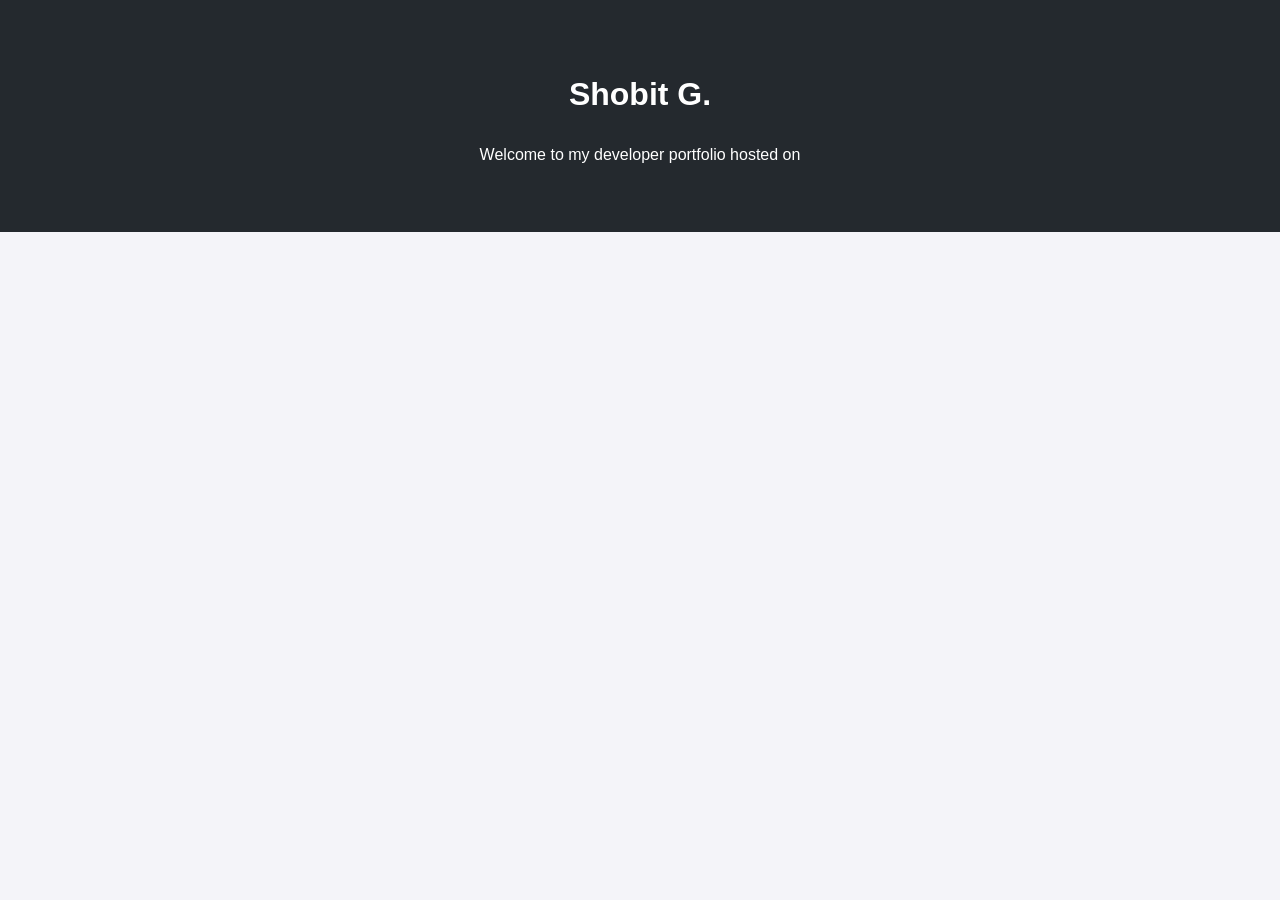
==== index.html @ 823e71cc "Create index.html" ====
<!DOCTYPE html>
<html lang="en">
<head>
    <meta charset="UTF-8">
    <meta name="viewport" content="width=device-width, initial-scale=1.0">
    <title>Shobit G | Portfolio</title>
    <style>
        body { font-family: sans-serif; margin: 0; padding: 0; background: #f4f4f9; color: #333; line-height: 1.6; }
        header { background: #24292e; color: #fff; padding: 3rem 1rem; text-align: center; }
        .container { width: 90%; max-width: 1100px; margin: 2rem auto; }
        .intro { text-align: center; padding: 2rem 0; }
        .project-grid { display: grid; grid-template-columns: repeat(auto-fit, minmax(250px, 1fr)); gap: 25px; margin-top: 2rem; }
        .project-card { background: #fff; border: 1px solid #ddd; padding: 20px; border-radius: 10px; text-align: center; transition: 0.3s; }
        .project-card:hover { transform: translateY(-5px); box-shadow: 0 8px 20px rgba(0,0,0,0.1); }
        .project-card h3 { color: #0366d6; margin-top: 0; }
        .btn { display: inline-block; background: #0366d6; color: #fff; padding: 10px 20px; text-decoration: none; border-radius: 5px; margin-top: 15px; }
        .btn:hover { background: #024ea1; }
    </style>
</head>
<body>
    <header>
        <h1>Shobit G.</h1>
        <p>Welcome to my developer portfolio hosted on
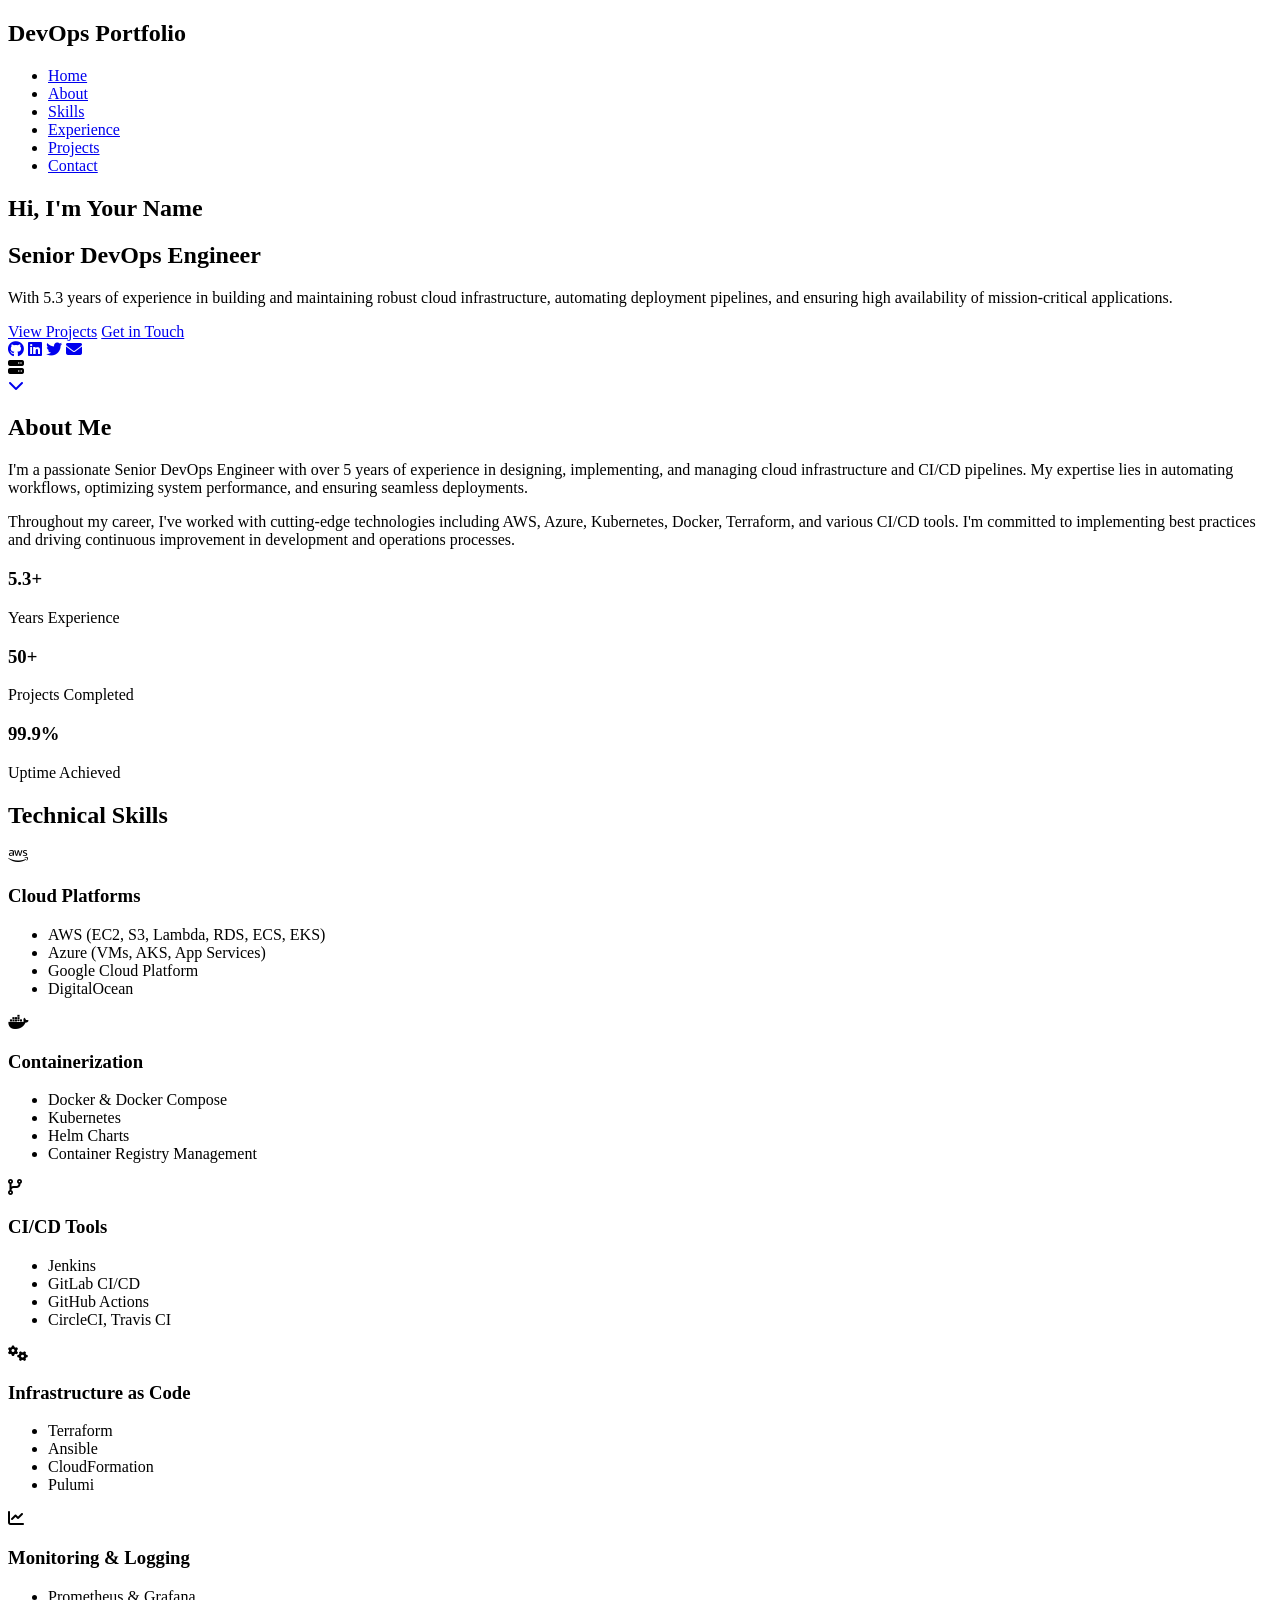
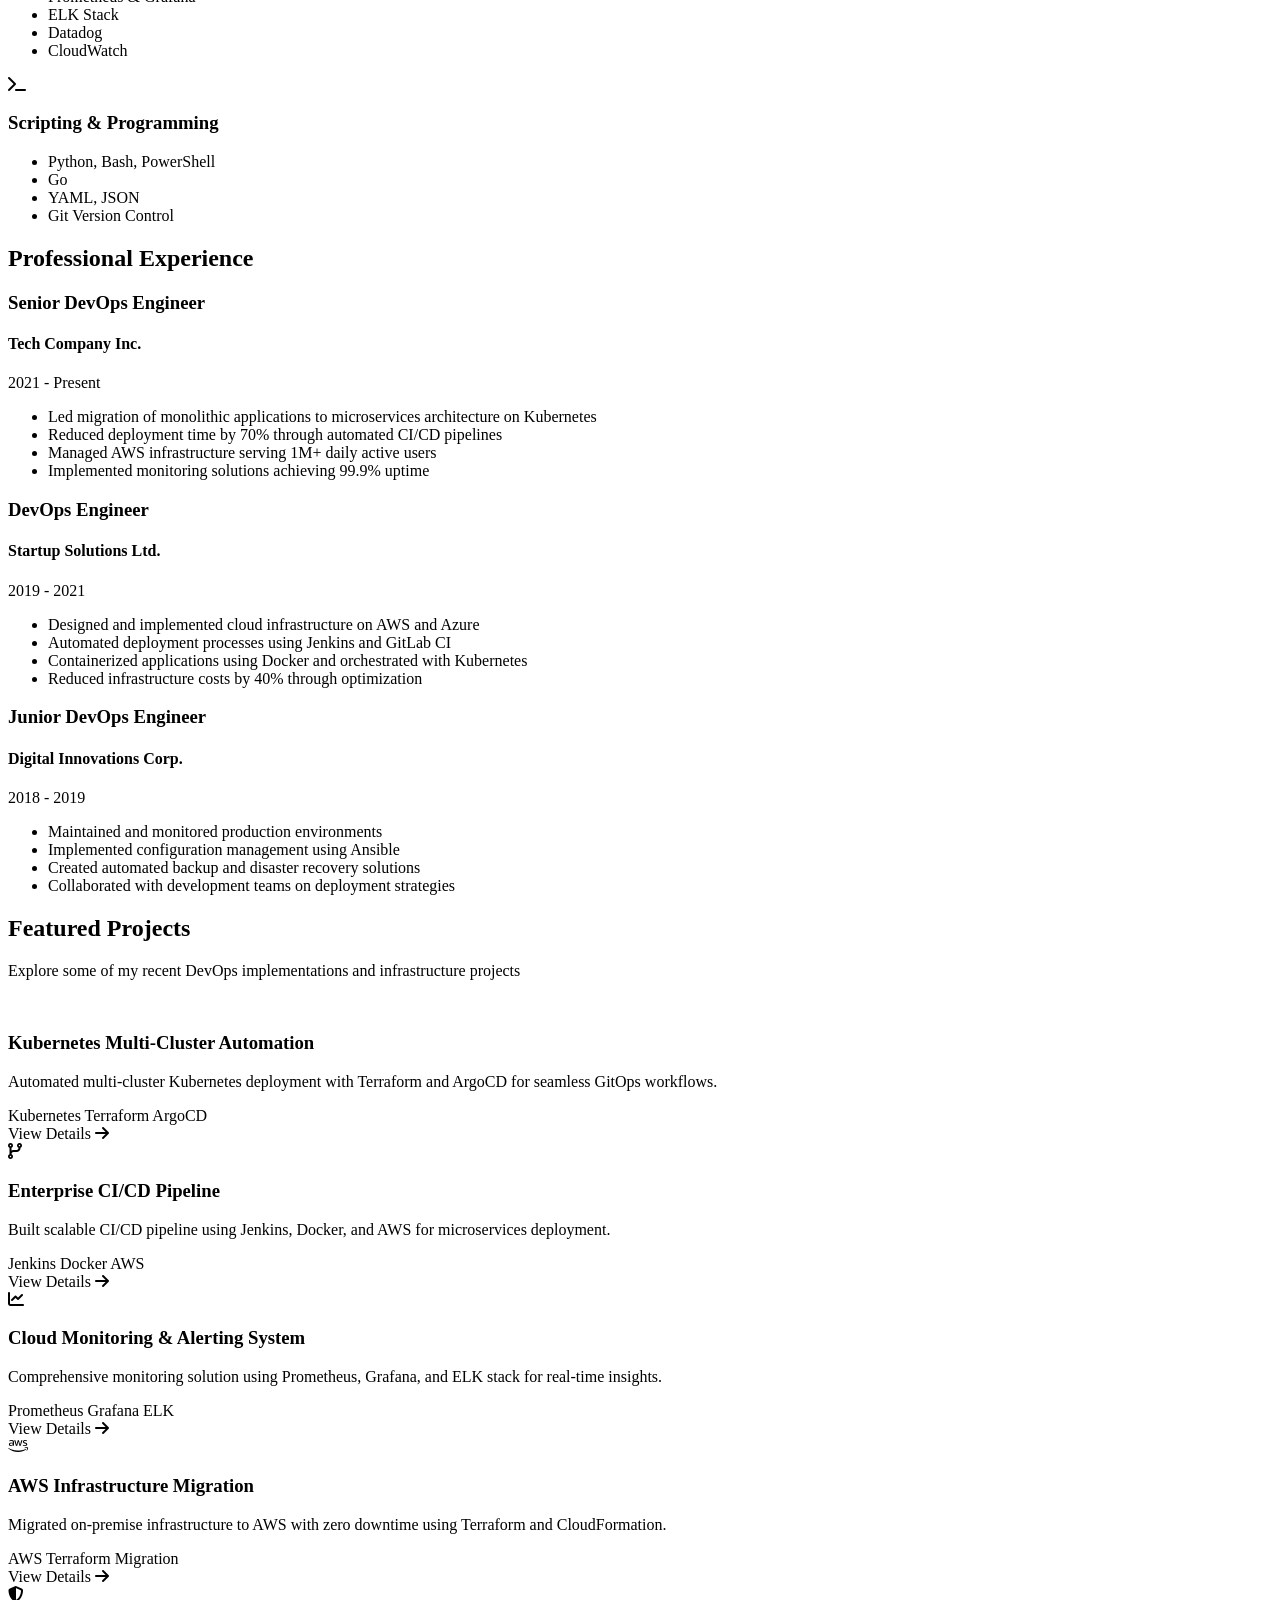
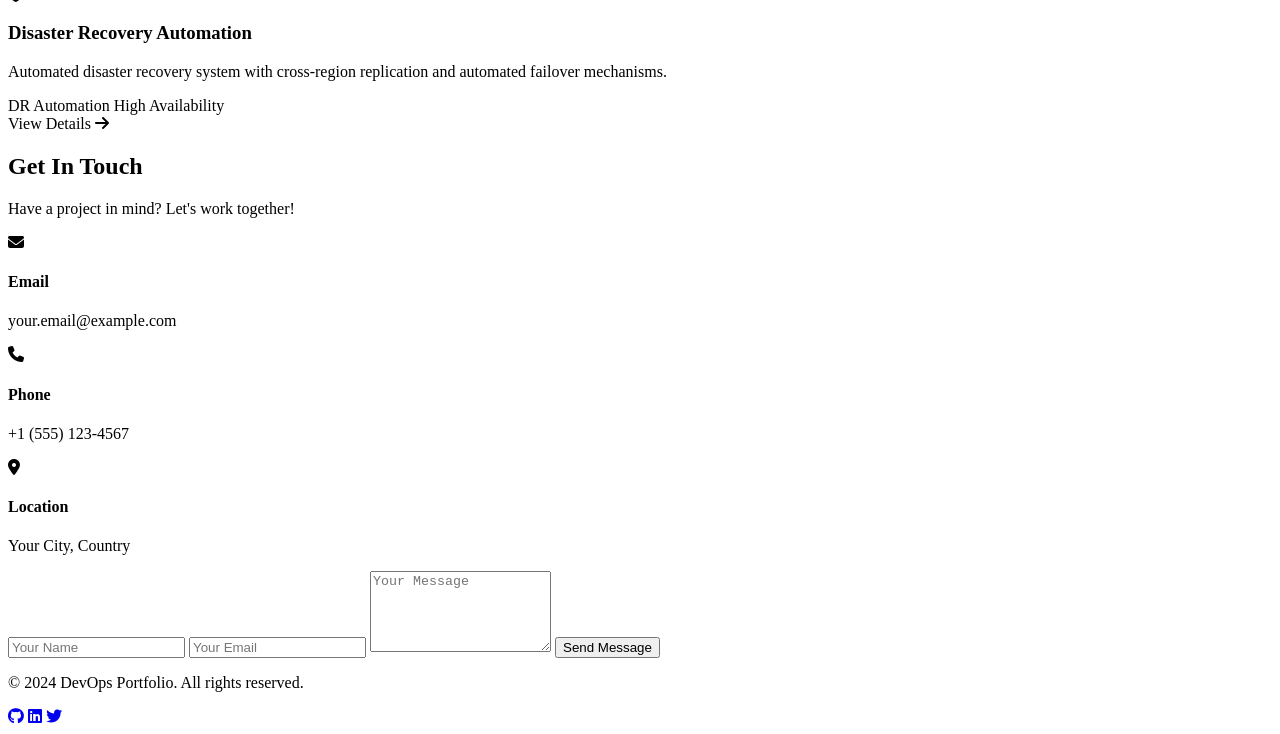
==== commit 9b028f59: "Update index.html" ====
--- a/index.html
+++ b/index.html
@@ -3,21 +3,370 @@
 <head>
     <meta charset="UTF-8">
     <meta name="viewport" content="width=device-width, initial-scale=1.0">
-    <title>Shobit G | Portfolio</title>
-    <style>
-        body { font-family: sans-serif; margin: 0; padding: 0; background: #f4f4f9; color: #333; line-height: 1.6; }
-        header { background: #24292e; color: #fff; padding: 3rem 1rem; text-align: center; }
-        .container { width: 90%; max-width: 1100px; margin: 2rem auto; }
-        .intro { text-align: center; padding: 2rem 0; }
-        .project-grid { display: grid; grid-template-columns: repeat(auto-fit, minmax(250px, 1fr)); gap: 25px; margin-top: 2rem; }
-        .project-card { background: #fff; border: 1px solid #ddd; padding: 20px; border-radius: 10px; text-align: center; transition: 0.3s; }
-        .project-card:hover { transform: translateY(-5px); box-shadow: 0 8px 20px rgba(0,0,0,0.1); }
-        .project-card h3 { color: #0366d6; margin-top: 0; }
-        .btn { display: inline-block; background: #0366d6; color: #fff; padding: 10px 20px; text-decoration: none; border-radius: 5px; margin-top: 15px; }
-        .btn:hover { background: #024ea1; }
-    </style>
+    <title>Senior DevOps Engineer | Portfolio</title>
+    <link rel="stylesheet" href="styles.css">
+    <link href="https://fonts.googleapis.com/css2?family=Inter:wght@300;400;500;600;700&display=swap" rel="stylesheet">
+    <link rel="stylesheet" href="https://cdnjs.cloudflare.com/ajax/libs/font-awesome/6.4.0/css/all.min.css">
 </head>
 <body>
-    <header>
-        <h1>Shobit G.</h1>
-        <p>Welcome to my developer portfolio hosted on 
+    <!-- Navigation -->
+    <nav class="navbar">
+        <div class="container">
+            <div class="nav-brand">
+                <h2>DevOps Portfolio</h2>
+            </div>
+            <ul class="nav-menu">
+                <li><a href="#home">Home</a></li>
+                <li><a href="#about">About</a></li>
+                <li><a href="#skills">Skills</a></li>
+                <li><a href="#experience">Experience</a></li>
+                <li><a href="#projects">Projects</a></li>
+                <li><a href="#contact">Contact</a></li>
+            </ul>
+            <div class="hamburger">
+                <span></span>
+                <span></span>
+                <span></span>
+            </div>
+        </div>
+    </nav>
+
+    <!-- Hero Section -->
+    <section id="home" class="hero">
+        <div class="container">
+            <div class="hero-content">
+                <div class="hero-text">
+                    <h1 class="hero-title">
+                        Hi, I'm <span class="gradient-text">Your Name</span>
+                    </h1>
+                    <h2 class="hero-subtitle">Senior DevOps Engineer</h2>
+                    <p class="hero-description">
+                        With 5.3 years of experience in building and maintaining robust cloud infrastructure, 
+                        automating deployment pipelines, and ensuring high availability of mission-critical applications.
+                    </p>
+                    <div class="hero-buttons">
+                        <a href="#projects" class="btn btn-primary">View Projects</a>
+                        <a href="#contact" class="btn btn-secondary">Get in Touch</a>
+                    </div>
+                    <div class="social-links">
+                        <a href="https://github.com" target="_blank"><i class="fab fa-github"></i></a>
+                        <a href="https://linkedin.com" target="_blank"><i class="fab fa-linkedin"></i></a>
+                        <a href="https://twitter.com" target="_blank"><i class="fab fa-twitter"></i></a>
+                        <a href="mailto:email@example.com"><i class="fas fa-envelope"></i></a>
+                    </div>
+                </div>
+                <div class="hero-image">
+                    <div class="image-placeholder">
+                        <i class="fas fa-server"></i>
+                    </div>
+                </div>
+            </div>
+        </div>
+        <div class="scroll-indicator">
+            <a href="#about"><i class="fas fa-chevron-down"></i></a>
+        </div>
+    </section>
+
+    <!-- About Section -->
+    <section id="about" class="about">
+        <div class="container">
+            <h2 class="section-title">About Me</h2>
+            <div class="about-content">
+                <div class="about-text">
+                    <p>
+                        I'm a passionate Senior DevOps Engineer with over 5 years of experience in designing, 
+                        implementing, and managing cloud infrastructure and CI/CD pipelines. My expertise lies in 
+                        automating workflows, optimizing system performance, and ensuring seamless deployments.
+                    </p>
+                    <p>
+                        Throughout my career, I've worked with cutting-edge technologies including AWS, Azure, 
+                        Kubernetes, Docker, Terraform, and various CI/CD tools. I'm committed to implementing 
+                        best practices and driving continuous improvement in development and operations processes.
+                    </p>
+                    <div class="stats">
+                        <div class="stat-item">
+                            <h3>5.3+</h3>
+                            <p>Years Experience</p>
+                        </div>
+                        <div class="stat-item">
+                            <h3>50+</h3>
+                            <p>Projects Completed</p>
+                        </div>
+                        <div class="stat-item">
+                            <h3>99.9%</h3>
+                            <p>Uptime Achieved</p>
+                        </div>
+                    </div>
+                </div>
+            </div>
+        </div>
+    </section>
+
+    <!-- Skills Section -->
+    <section id="skills" class="skills">
+        <div class="container">
+            <h2 class="section-title">Technical Skills</h2>
+            <div class="skills-grid">
+                <div class="skill-category">
+                    <div class="skill-icon"><i class="fab fa-aws"></i></div>
+                    <h3>Cloud Platforms</h3>
+                    <ul>
+                        <li>AWS (EC2, S3, Lambda, RDS, ECS, EKS)</li>
+                        <li>Azure (VMs, AKS, App Services)</li>
+                        <li>Google Cloud Platform</li>
+                        <li>DigitalOcean</li>
+                    </ul>
+                </div>
+                <div class="skill-category">
+                    <div class="skill-icon"><i class="fab fa-docker"></i></div>
+                    <h3>Containerization</h3>
+                    <ul>
+                        <li>Docker & Docker Compose</li>
+                        <li>Kubernetes</li>
+                        <li>Helm Charts</li>
+                        <li>Container Registry Management</li>
+                    </ul>
+                </div>
+                <div class="skill-category">
+                    <div class="skill-icon"><i class="fas fa-code-branch"></i></div>
+                    <h3>CI/CD Tools</h3>
+                    <ul>
+                        <li>Jenkins</li>
+                        <li>GitLab CI/CD</li>
+                        <li>GitHub Actions</li>
+                        <li>CircleCI, Travis CI</li>
+                    </ul>
+                </div>
+                <div class="skill-category">
+                    <div class="skill-icon"><i class="fas fa-cogs"></i></div>
+                    <h3>Infrastructure as Code</h3>
+                    <ul>
+                        <li>Terraform</li>
+                        <li>Ansible</li>
+                        <li>CloudFormation</li>
+                        <li>Pulumi</li>
+                    </ul>
+                </div>
+                <div class="skill-category">
+                    <div class="skill-icon"><i class="fas fa-chart-line"></i></div>
+                    <h3>Monitoring & Logging</h3>
+                    <ul>
+                        <li>Prometheus & Grafana</li>
+                        <li>ELK Stack</li>
+                        <li>Datadog</li>
+                        <li>CloudWatch</li>
+                    </ul>
+                </div>
+                <div class="skill-category">
+                    <div class="skill-icon"><i class="fas fa-terminal"></i></div>
+                    <h3>Scripting & Programming</h3>
+                    <ul>
+                        <li>Python, Bash, PowerShell</li>
+                        <li>Go</li>
+                        <li>YAML, JSON</li>
+                        <li>Git Version Control</li>
+                    </ul>
+                </div>
+            </div>
+        </div>
+    </section>
+
+    <!-- Experience Section -->
+    <section id="experience" class="experience">
+        <div class="container">
+            <h2 class="section-title">Professional Experience</h2>
+            <div class="timeline">
+                <div class="timeline-item">
+                    <div class="timeline-dot"></div>
+                    <div class="timeline-content">
+                        <h3>Senior DevOps Engineer</h3>
+                        <h4>Tech Company Inc.</h4>
+                        <span class="timeline-date">2021 - Present</span>
+                        <ul>
+                            <li>Led migration of monolithic applications to microservices architecture on Kubernetes</li>
+                            <li>Reduced deployment time by 70% through automated CI/CD pipelines</li>
+                            <li>Managed AWS infrastructure serving 1M+ daily active users</li>
+                            <li>Implemented monitoring solutions achieving 99.9% uptime</li>
+                        </ul>
+                    </div>
+                </div>
+                <div class="timeline-item">
+                    <div class="timeline-dot"></div>
+                    <div class="timeline-content">
+                        <h3>DevOps Engineer</h3>
+                        <h4>Startup Solutions Ltd.</h4>
+                        <span class="timeline-date">2019 - 2021</span>
+                        <ul>
+                            <li>Designed and implemented cloud infrastructure on AWS and Azure</li>
+                            <li>Automated deployment processes using Jenkins and GitLab CI</li>
+                            <li>Containerized applications using Docker and orchestrated with Kubernetes</li>
+                            <li>Reduced infrastructure costs by 40% through optimization</li>
+                        </ul>
+                    </div>
+                </div>
+                <div class="timeline-item">
+                    <div class="timeline-dot"></div>
+                    <div class="timeline-content">
+                        <h3>Junior DevOps Engineer</h3>
+                        <h4>Digital Innovations Corp.</h4>
+                        <span class="timeline-date">2018 - 2019</span>
+                        <ul>
+                            <li>Maintained and monitored production environments</li>
+                            <li>Implemented configuration management using Ansible</li>
+                            <li>Created automated backup and disaster recovery solutions</li>
+                            <li>Collaborated with development teams on deployment strategies</li>
+                        </ul>
+                    </div>
+                </div>
+            </div>
+        </div>
+    </section>
+
+    <!-- Projects Section -->
+    <section id="projects" class="projects">
+        <div class="container">
+            <h2 class="section-title">Featured Projects</h2>
+            <p class="section-subtitle">Explore some of my recent DevOps implementations and infrastructure projects</p>
+            <div class="projects-grid">
+                <!-- Project 1 -->
+                <div class="project-card" onclick="window.location.href='projects/kubernetes-automation.html'">
+                    <div class="project-icon">
+                        <i class="fab fa-kubernetes"></i>
+                    </div>
+                    <h3>Kubernetes Multi-Cluster Automation</h3>
+                    <p>Automated multi-cluster Kubernetes deployment with Terraform and ArgoCD for seamless GitOps workflows.</p>
+                    <div class="project-tags">
+                        <span class="tag">Kubernetes</span>
+                        <span class="tag">Terraform</span>
+                        <span class="tag">ArgoCD</span>
+                    </div>
+                    <div class="project-footer">
+                        <span class="project-link">View Details <i class="fas fa-arrow-right"></i></span>
+                    </div>
+                </div>
+
+                <!-- Project 2 -->
+                <div class="project-card" onclick="window.location.href='projects/cicd-pipeline.html'">
+                    <div class="project-icon">
+                        <i class="fas fa-code-branch"></i>
+                    </div>
+                    <h3>Enterprise CI/CD Pipeline</h3>
+                    <p>Built scalable CI/CD pipeline using Jenkins, Docker, and AWS for microservices deployment.</p>
+                    <div class="project-tags">
+                        <span class="tag">Jenkins</span>
+                        <span class="tag">Docker</span>
+                        <span class="tag">AWS</span>
+                    </div>
+                    <div class="project-footer">
+                        <span class="project-link">View Details <i class="fas fa-arrow-right"></i></span>
+                    </div>
+                </div>
+
+                <!-- Project 3 -->
+                <div class="project-card" onclick="window.location.href='projects/monitoring-system.html'">
+                    <div class="project-icon">
+                        <i class="fas fa-chart-line"></i>
+                    </div>
+                    <h3>Cloud Monitoring & Alerting System</h3>
+                    <p>Comprehensive monitoring solution using Prometheus, Grafana, and ELK stack for real-time insights.</p>
+                    <div class="project-tags">
+                        <span class="tag">Prometheus</span>
+                        <span class="tag">Grafana</span>
+                        <span class="tag">ELK</span>
+                    </div>
+                    <div class="project-footer">
+                        <span class="project-link">View Details <i class="fas fa-arrow-right"></i></span>
+                    </div>
+                </div>
+
+                <!-- Project 4 -->
+                <div class="project-card" onclick="window.location.href='projects/infrastructure-migration.html'">
+                    <div class="project-icon">
+                        <i class="fab fa-aws"></i>
+                    </div>
+                    <h3>AWS Infrastructure Migration</h3>
+                    <p>Migrated on-premise infrastructure to AWS with zero downtime using Terraform and CloudFormation.</p>
+                    <div class="project-tags">
+                        <span class="tag">AWS</span>
+                        <span class="tag">Terraform</span>
+                        <span class="tag">Migration</span>
+                    </div>
+                    <div class="project-footer">
+                        <span class="project-link">View Details <i class="fas fa-arrow-right"></i></span>
+                    </div>
+                </div>
+
+                <!-- Project 5 -->
+                <div class="project-card" onclick="window.location.href='projects/disaster-recovery.html'">
+                    <div class="project-icon">
+                        <i class="fas fa-shield-alt"></i>
+                    </div>
+                    <h3>Disaster Recovery Automation</h3>
+                    <p>Automated disaster recovery system with cross-region replication and automated failover mechanisms.</p>
+                    <div class="project-tags">
+                        <span class="tag">DR</span>
+                        <span class="tag">Automation</span>
+                        <span class="tag">High Availability</span>
+                    </div>
+                    <div class="project-footer">
+                        <span class="project-link">View Details <i class="fas fa-arrow-right"></i></span>
+                    </div>
+                </div>
+            </div>
+        </div>
+    </section>
+
+    <!-- Contact Section -->
+    <section id="contact" class="contact">
+        <div class="container">
+            <h2 class="section-title">Get In Touch</h2>
+            <p class="section-subtitle">Have a project in mind? Let's work together!</p>
+            <div class="contact-content">
+                <div class="contact-info">
+                    <div class="contact-item">
+                        <i class="fas fa-envelope"></i>
+                        <div>
+                            <h4>Email</h4>
+                            <p>your.email@example.com</p>
+                        </div>
+                    </div>
+                    <div class="contact-item">
+                        <i class="fas fa-phone"></i>
+                        <div>
+                            <h4>Phone</h4>
+                            <p>+1 (555) 123-4567</p>
+                        </div>
+                    </div>
+                    <div class="contact-item">
+                        <i class="fas fa-map-marker-alt"></i>
+                        <div>
+                            <h4>Location</h4>
+                            <p>Your City, Country</p>
+                        </div>
+                    </div>
+                </div>
+                <form class="contact-form">
+                    <input type="text" placeholder="Your Name" required>
+                    <input type="email" placeholder="Your Email" required>
+                    <textarea placeholder="Your Message" rows="5" required></textarea>
+                    <button type="submit" class="btn btn-primary">Send Message</button>
+                </form>
+            </div>
+        </div>
+    </section>
+
+    <!-- Footer -->
+    <footer class="footer">
+        <div class="container">
+            <p>&copy; 2024 DevOps Portfolio. All rights reserved.</p>
+            <div class="footer-links">
+                <a href="https://github.com" target="_blank"><i class="fab fa-github"></i></a>
+                <a href="https://linkedin.com" target="_blank"><i class="fab fa-linkedin"></i></a>
+                <a href="https://twitter.com" target="_blank"><i class="fab fa-twitter"></i></a>
+            </div>
+        </div>
+    </footer>
+
+    <script src="script.js"></script>
+</body>
+</html>
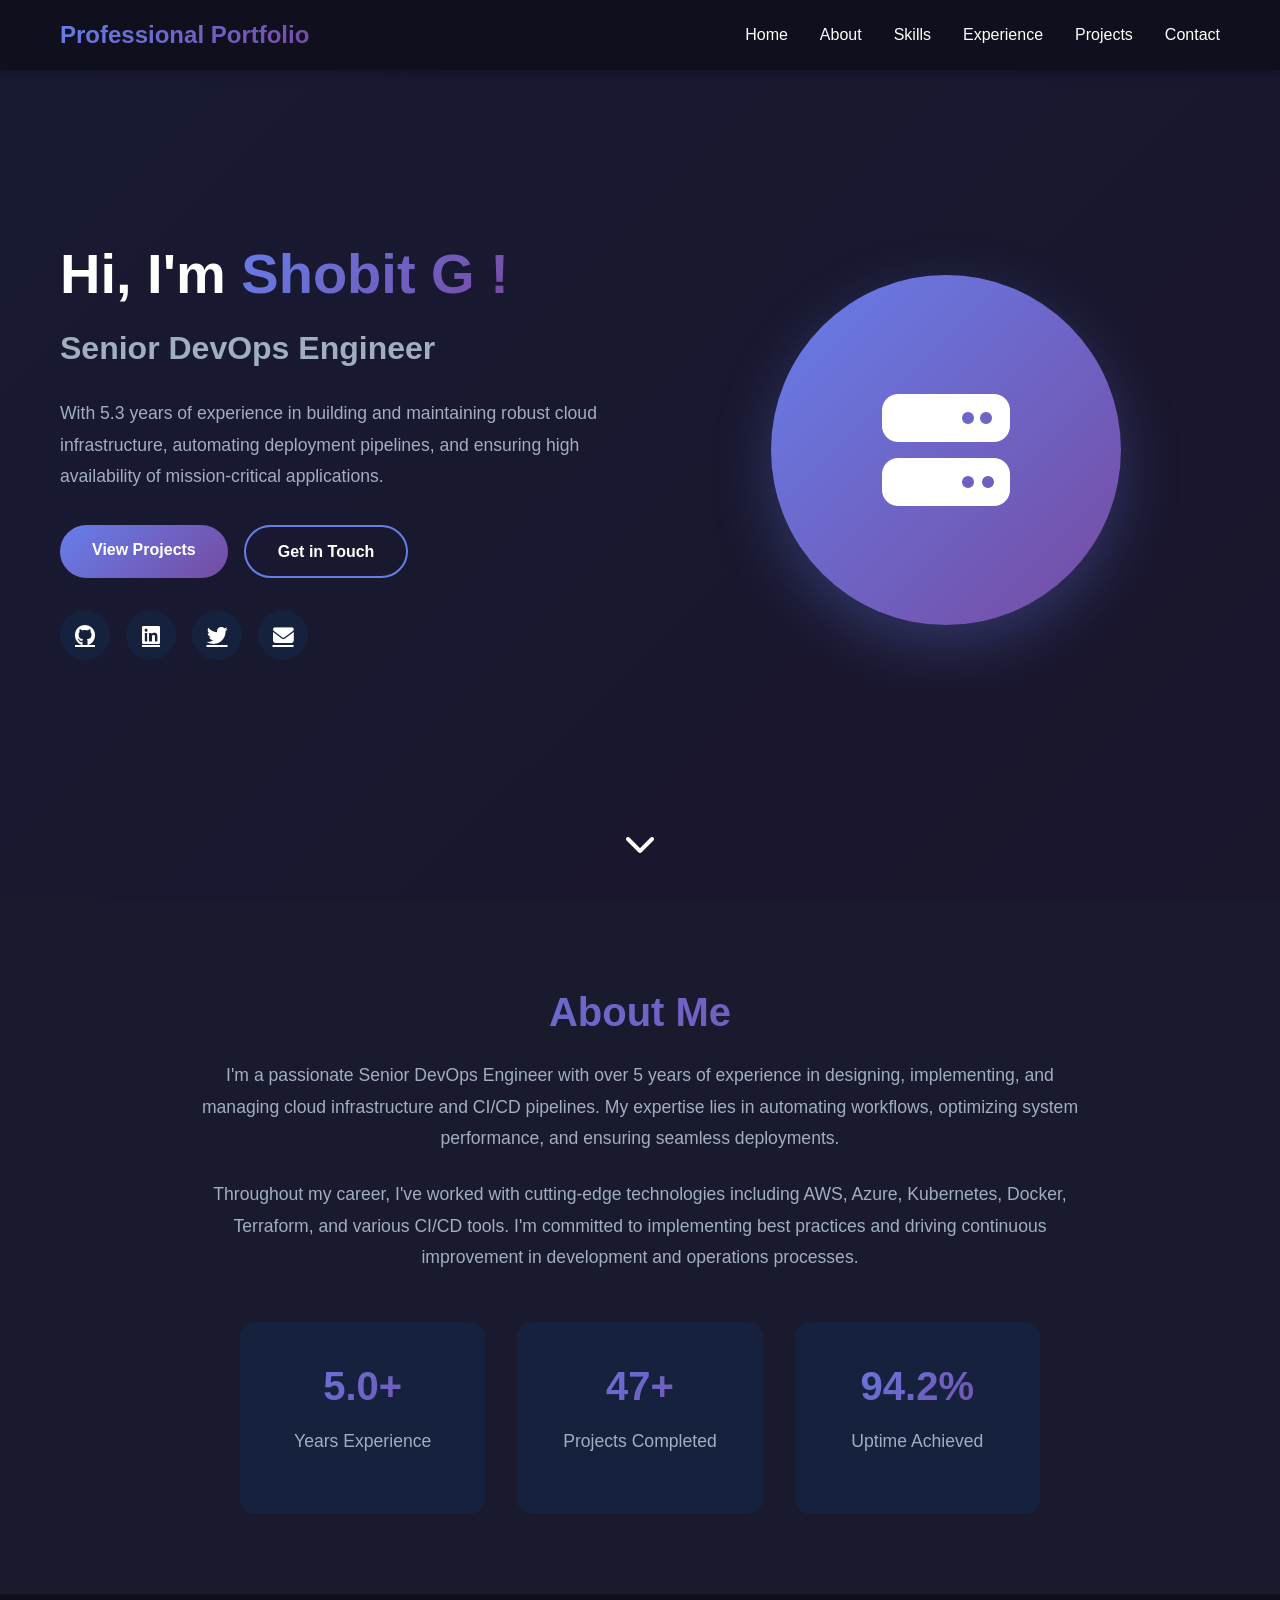
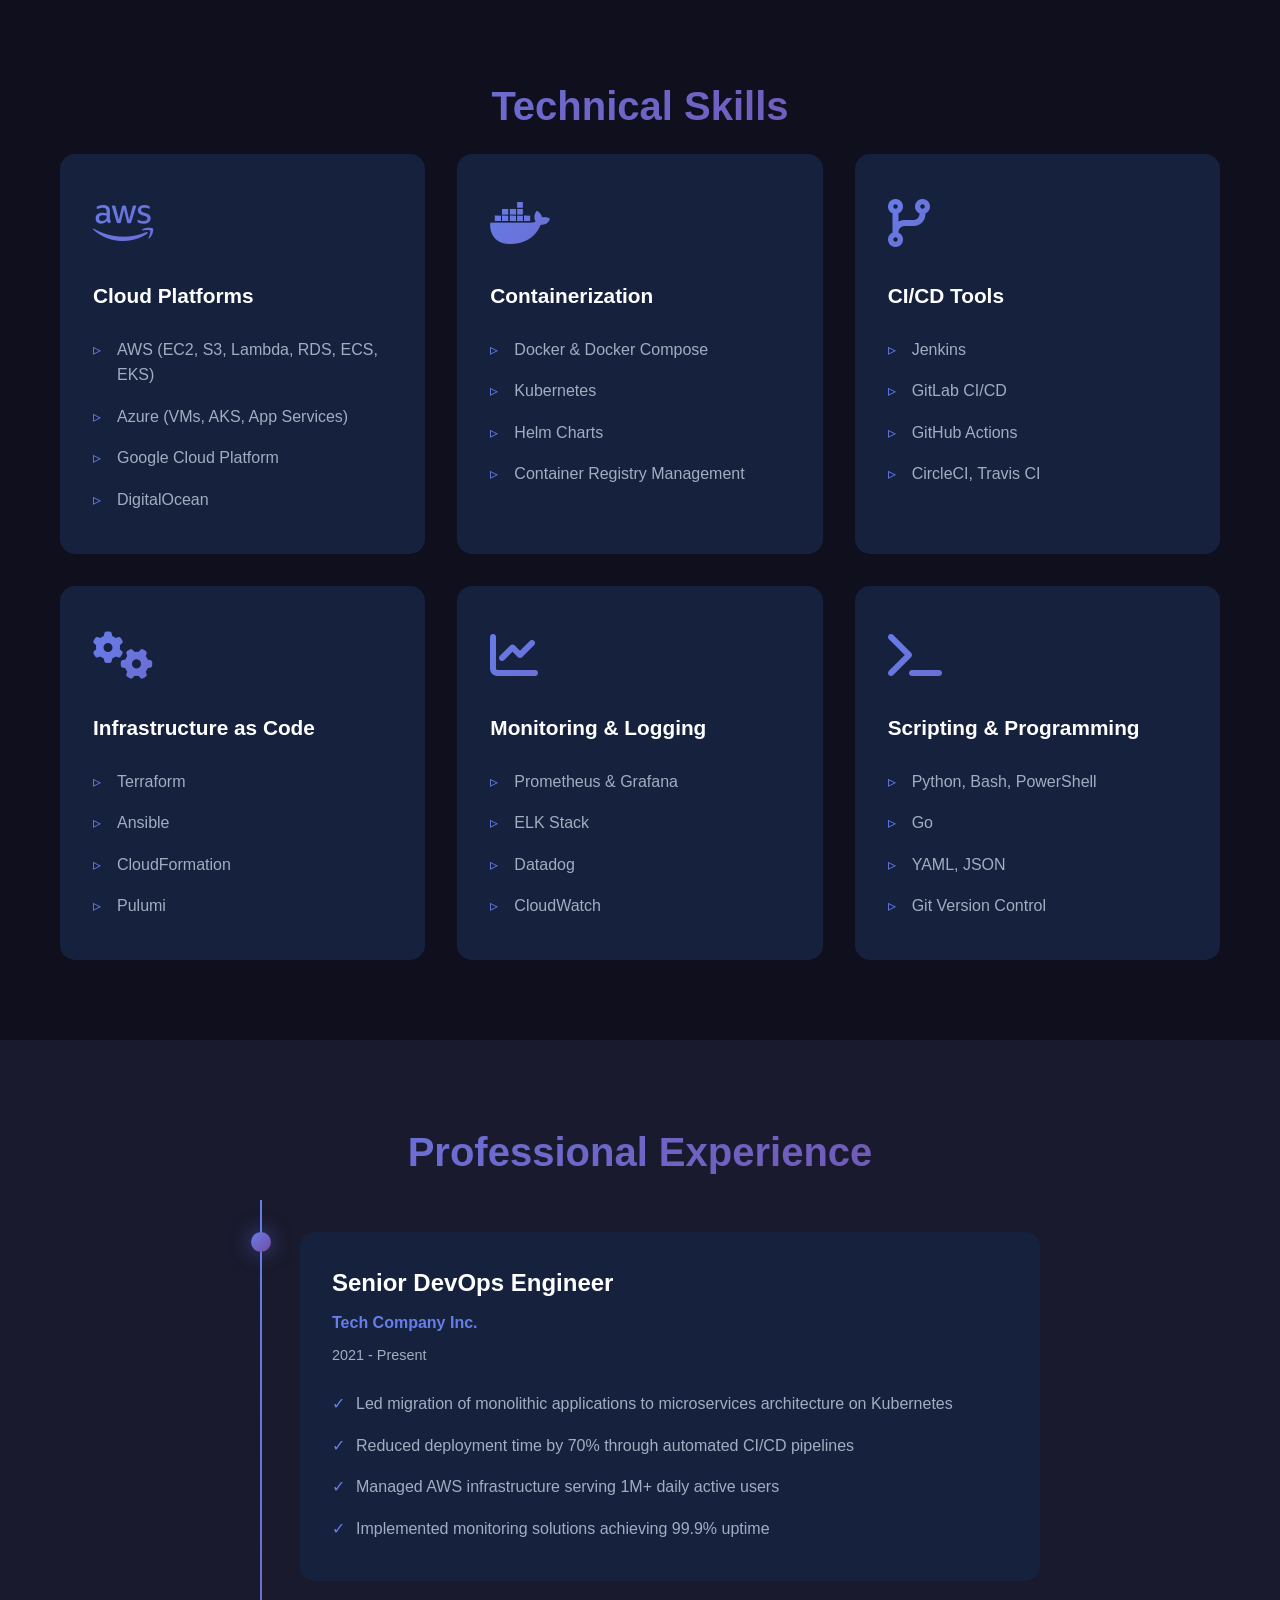
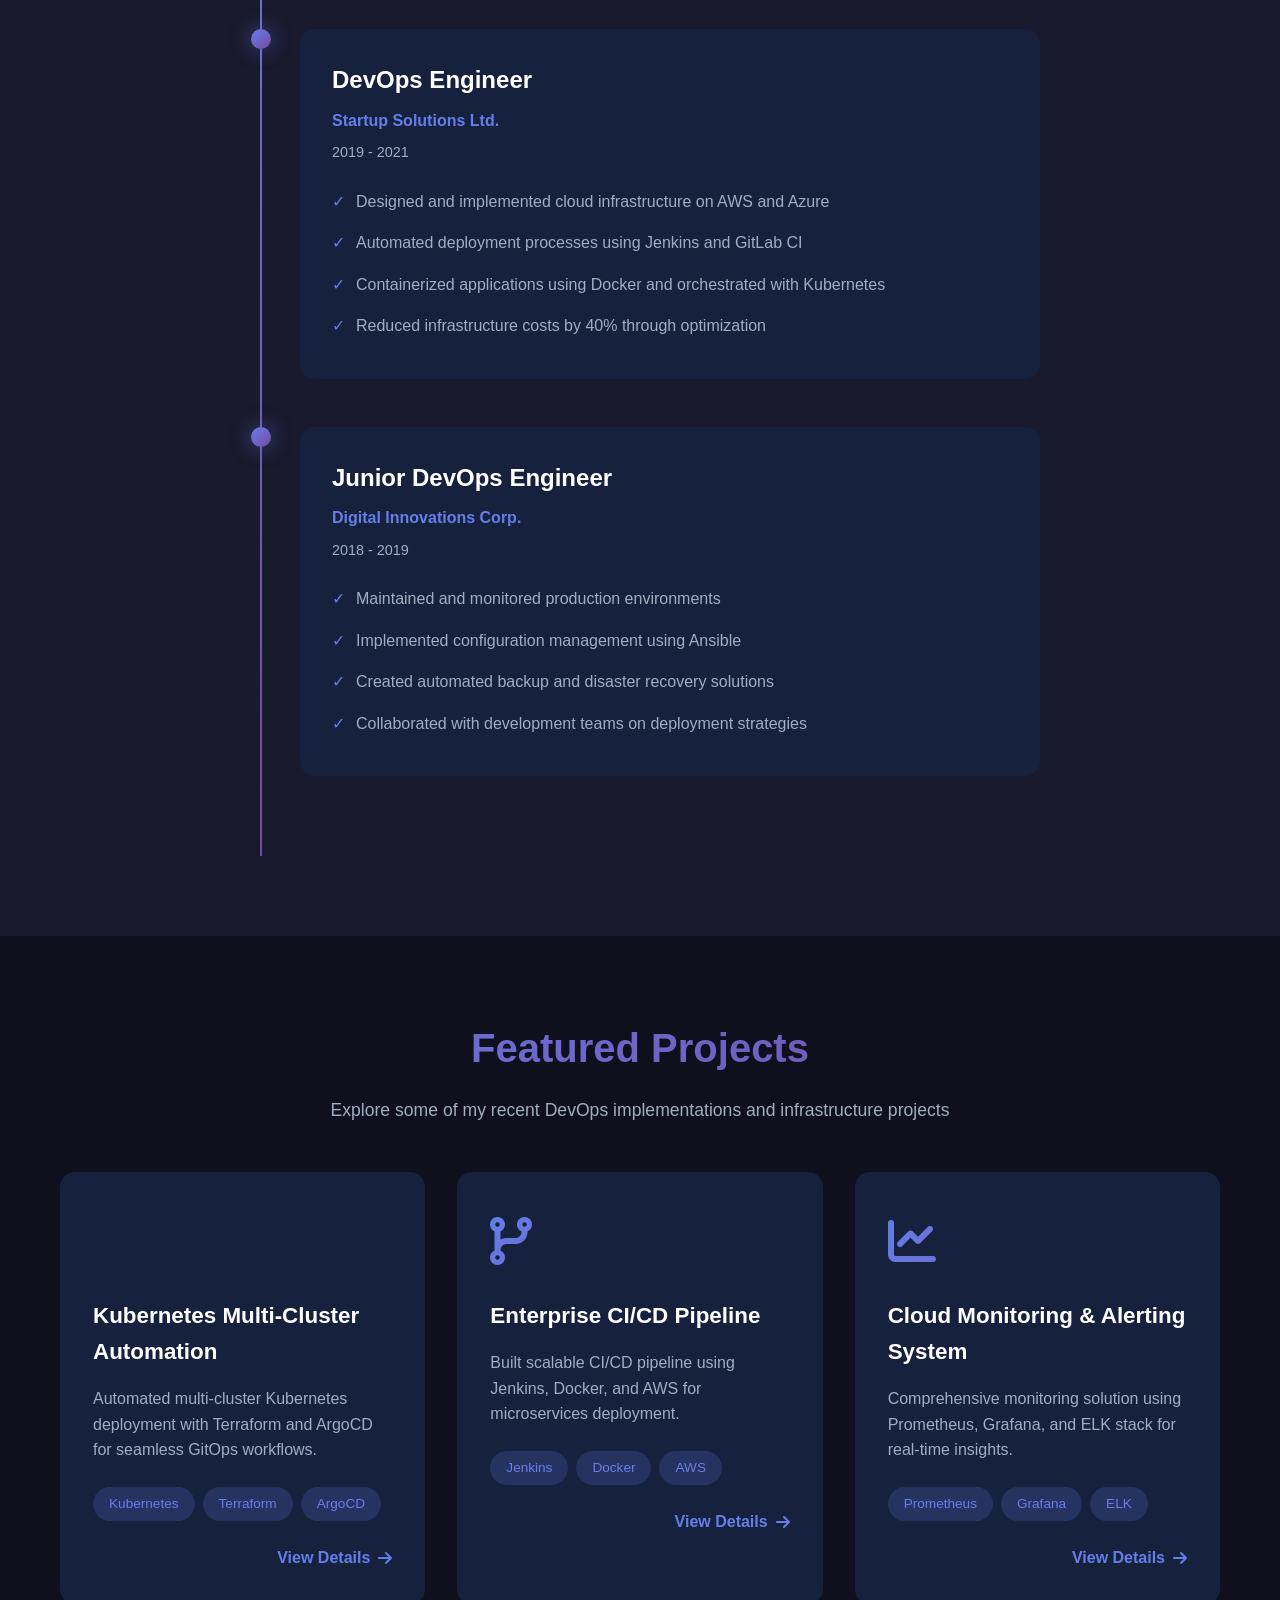
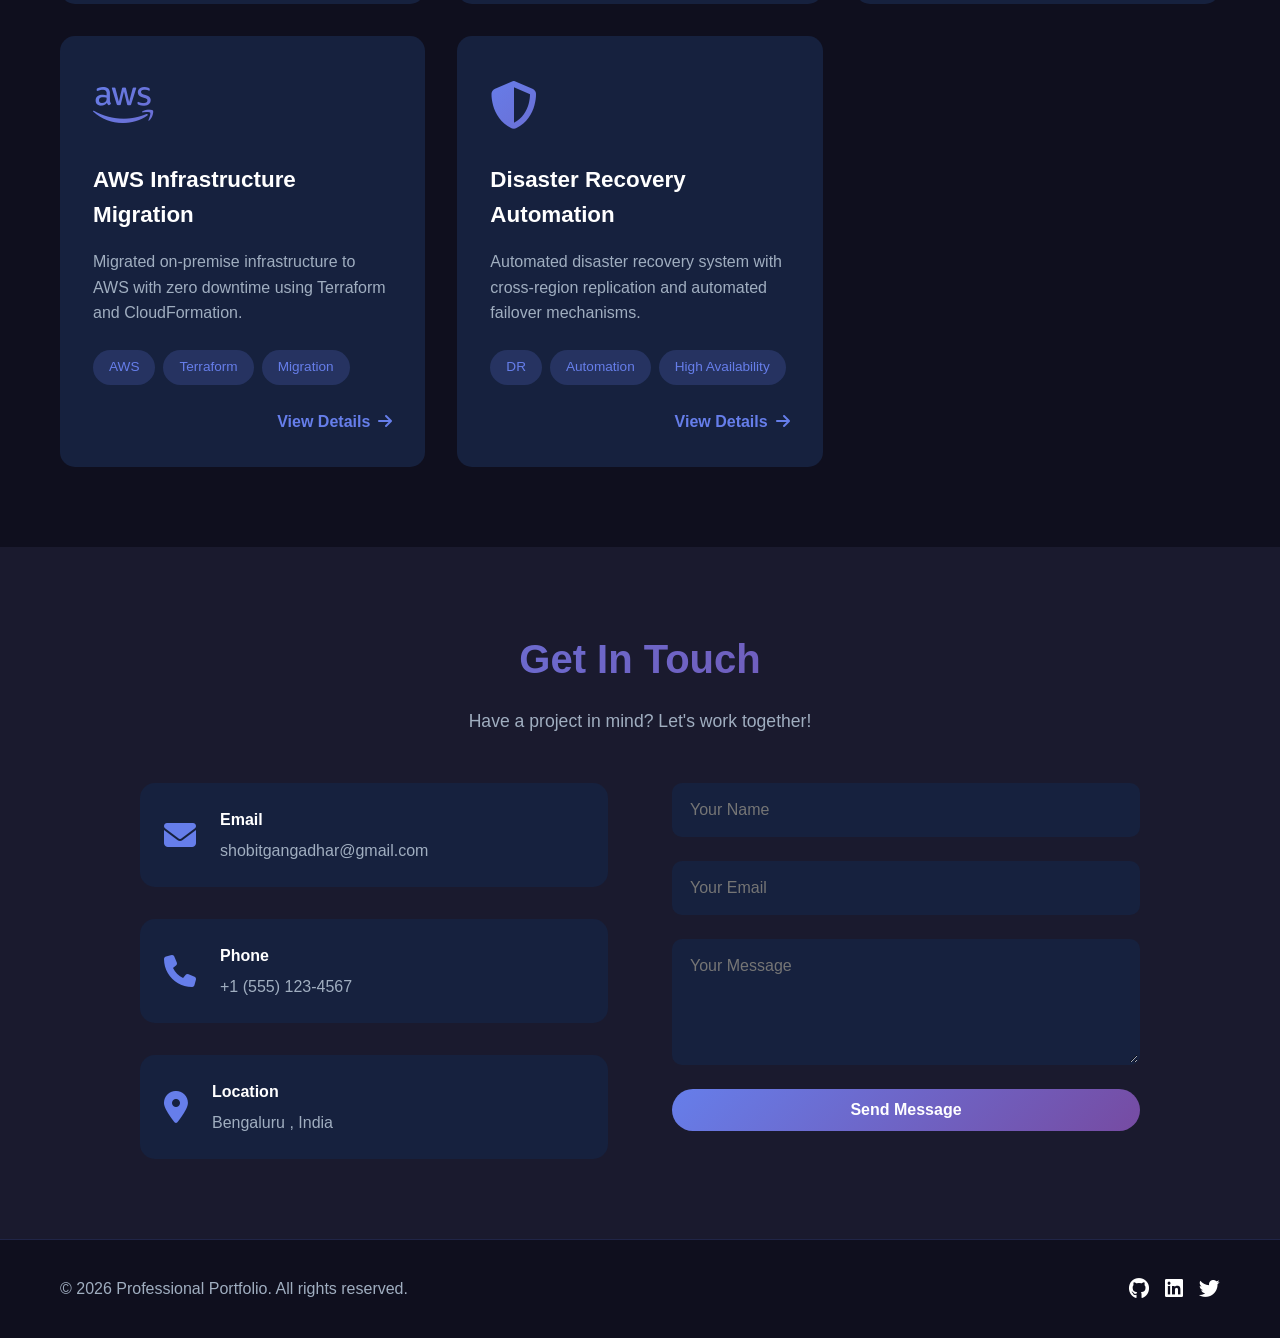
==== commit 7763be16: "Update index.html" ====
--- a/index.html
+++ b/index.html
@@ -13,7 +13,7 @@
     <nav class="navbar">
         <div class="container">
             <div class="nav-brand">
-                <h2>DevOps Portfolio</h2>
+                <h2>Professional Portfolio</h2>
             </div>
             <ul class="nav-menu">
                 <li><a href="#home">Home</a></li>
@@ -37,7 +37,7 @@
             <div class="hero-content">
                 <div class="hero-text">
                     <h1 class="hero-title">
-                        Hi, I'm <span class="gradient-text">Your Name</span>
+                        Hi, I'm <span class="gradient-text">Shobit G ! </span>
                     </h1>
                     <h2 class="hero-subtitle">Senior DevOps Engineer</h2>
                     <p class="hero-description">
@@ -327,7 +327,7 @@
                         <i class="fas fa-envelope"></i>
                         <div>
                             <h4>Email</h4>
-                            <p>your.email@example.com</p>
+                            <p>shobitgangadhar@gmail.com</p>
                         </div>
                     </div>
                     <div class="contact-item">
@@ -341,7 +341,7 @@
                         <i class="fas fa-map-marker-alt"></i>
                         <div>
                             <h4>Location</h4>
-                            <p>Your City, Country</p>
+                            <p>Bengaluru , India</p>
                         </div>
                     </div>
                 </div>
@@ -358,7 +358,7 @@
     <!-- Footer -->
     <footer class="footer">
         <div class="container">
-            <p>&copy; 2024 DevOps Portfolio. All rights reserved.</p>
+            <p>&copy; 2026 Professional Portfolio. All rights reserved.</p>
             <div class="footer-links">
                 <a href="https://github.com" target="_blank"><i class="fab fa-github"></i></a>
                 <a href="https://linkedin.com" target="_blank"><i class="fab fa-linkedin"></i></a>
--- a/styles.css
+++ b/styles.css
@@ -0,0 +1,775 @@
+/* Reset and Base Styles */
+* {
+    margin: 0;
+    padding: 0;
+    box-sizing: border-box;
+}
+
+:root {
+    --primary-color: #667eea;
+    --secondary-color: #764ba2;
+    --accent-color: #f093fb;
+    --dark-bg: #0f0f1e;
+    --light-bg: #1a1a2e;
+    --card-bg: #16213e;
+    --text-primary: #ffffff;
+    --text-secondary: #a0aec0;
+    --gradient: linear-gradient(135deg, #667eea 0%, #764ba2 100%);
+    --gradient-hover: linear-gradient(135deg, #764ba2 0%, #667eea 100%);
+}
+
+html {
+    scroll-behavior: smooth;
+}
+
+body {
+    font-family: 'Inter', -apple-system, BlinkMacSystemFont, 'Segoe UI', sans-serif;
+    background-color: var(--dark-bg);
+    color: var(--text-primary);
+    line-height: 1.6;
+    overflow-x: hidden;
+}
+
+.container {
+    max-width: 1200px;
+    margin: 0 auto;
+    padding: 0 20px;
+}
+
+/* Navigation */
+.navbar {
+    position: fixed;
+    top: 0;
+    left: 0;
+    right: 0;
+    background: rgba(15, 15, 30, 0.95);
+    backdrop-filter: blur(10px);
+    padding: 1rem 0;
+    z-index: 1000;
+    box-shadow: 0 2px 10px rgba(0, 0, 0, 0.3);
+}
+
+.navbar .container {
+    display: flex;
+    justify-content: space-between;
+    align-items: center;
+}
+
+.nav-brand h2 {
+    background: var(--gradient);
+    -webkit-background-clip: text;
+    -webkit-text-fill-color: transparent;
+    background-clip: text;
+    font-size: 1.5rem;
+}
+
+.nav-menu {
+    display: flex;
+    list-style: none;
+    gap: 2rem;
+}
+
+.nav-menu a {
+    color: var(--text-primary);
+    text-decoration: none;
+    font-weight: 500;
+    transition: all 0.3s ease;
+    position: relative;
+}
+
+.nav-menu a::after {
+    content: '';
+    position: absolute;
+    bottom: -5px;
+    left: 0;
+    width: 0;
+    height: 2px;
+    background: var(--gradient);
+    transition: width 0.3s ease;
+}
+
+.nav-menu a:hover::after {
+    width: 100%;
+}
+
+.hamburger {
+    display: none;
+    flex-direction: column;
+    cursor: pointer;
+    gap: 4px;
+}
+
+.hamburger span {
+    width: 25px;
+    height: 3px;
+    background: var(--text-primary);
+    transition: all 0.3s ease;
+}
+
+/* Hero Section */
+.hero {
+    min-height: 100vh;
+    display: flex;
+    align-items: center;
+    justify-content: center;
+    position: relative;
+    padding-top: 80px;
+    background: linear-gradient(135deg, rgba(102, 126, 234, 0.1) 0%, rgba(118, 75, 162, 0.1) 100%);
+}
+
+.hero-content {
+    display: grid;
+    grid-template-columns: 1fr 1fr;
+    gap: 4rem;
+    align-items: center;
+}
+
+.hero-title {
+    font-size: 3.5rem;
+    font-weight: 700;
+    margin-bottom: 1rem;
+    line-height: 1.2;
+}
+
+.gradient-text {
+    background: var(--gradient);
+    -webkit-background-clip: text;
+    -webkit-text-fill-color: transparent;
+    background-clip: text;
+}
+
+.hero-subtitle {
+    font-size: 2rem;
+    color: var(--text-secondary);
+    margin-bottom: 1.5rem;
+}
+
+.hero-description {
+    color: var(--text-secondary);
+    font-size: 1.1rem;
+    margin-bottom: 2rem;
+    line-height: 1.8;
+}
+
+.hero-buttons {
+    display: flex;
+    gap: 1rem;
+    margin-bottom: 2rem;
+}
+
+.btn {
+    padding: 12px 32px;
+    border-radius: 50px;
+    text-decoration: none;
+    font-weight: 600;
+    transition: all 0.3s ease;
+    display: inline-block;
+    border: none;
+    cursor: pointer;
+}
+
+.btn-primary {
+    background: var(--gradient);
+    color: white;
+}
+
+.btn-primary:hover {
+    transform: translateY(-2px);
+    box-shadow: 0 10px 30px rgba(102, 126, 234, 0.4);
+}
+
+.btn-secondary {
+    background: transparent;
+    border: 2px solid var(--primary-color);
+    color: var(--text-primary);
+}
+
+.btn-secondary:hover {
+    background: var(--primary-color);
+    transform: translateY(-2px);
+}
+
+.social-links {
+    display: flex;
+    gap: 1rem;
+}
+
+.social-links a {
+    width: 50px;
+    height: 50px;
+    border-radius: 50%;
+    background: var(--card-bg);
+    display: flex;
+    align-items: center;
+    justify-content: center;
+    color: var(--text-primary);
+    font-size: 1.3rem;
+    transition: all 0.3s ease;
+}
+
+.social-links a:hover {
+    background: var(--gradient);
+    transform: translateY(-3px);
+}
+
+.hero-image {
+    display: flex;
+    justify-content: center;
+    align-items: center;
+}
+
+.image-placeholder {
+    width: 350px;
+    height: 350px;
+    background: var(--gradient);
+    border-radius: 50%;
+    display: flex;
+    align-items: center;
+    justify-content: center;
+    font-size: 8rem;
+    animation: float 3s ease-in-out infinite;
+    box-shadow: 0 20px 60px rgba(102, 126, 234, 0.3);
+}
+
+@keyframes float {
+    0%, 100% { transform: translateY(0); }
+    50% { transform: translateY(-20px); }
+}
+
+.scroll-indicator {
+    position: absolute;
+    bottom: 30px;
+    left: 50%;
+    transform: translateX(-50%);
+}
+
+.scroll-indicator a {
+    color: var(--text-primary);
+    font-size: 2rem;
+    animation: bounce 2s infinite;
+}
+
+@keyframes bounce {
+    0%, 100% { transform: translateY(0); }
+    50% { transform: translateY(-10px); }
+}
+
+/* Section Styles */
+section {
+    padding: 80px 0;
+}
+
+.section-title {
+    font-size: 2.5rem;
+    text-align: center;
+    margin-bottom: 1rem;
+    background: var(--gradient);
+    -webkit-background-clip: text;
+    -webkit-text-fill-color: transparent;
+    background-clip: text;
+}
+
+.section-subtitle {
+    text-align: center;
+    color: var(--text-secondary);
+    font-size: 1.1rem;
+    margin-bottom: 3rem;
+}
+
+/* About Section */
+.about {
+    background: var(--light-bg);
+}
+
+.about-text p {
+    color: var(--text-secondary);
+    font-size: 1.1rem;
+    margin-bottom: 1.5rem;
+    line-height: 1.8;
+    max-width: 900px;
+    margin-left: auto;
+    margin-right: auto;
+    text-align: center;
+}
+
+.stats {
+    display: grid;
+    grid-template-columns: repeat(3, 1fr);
+    gap: 2rem;
+    margin-top: 3rem;
+    max-width: 800px;
+    margin-left: auto;
+    margin-right: auto;
+}
+
+.stat-item {
+    text-align: center;
+    padding: 2rem;
+    background: var(--card-bg);
+    border-radius: 15px;
+    transition: all 0.3s ease;
+}
+
+.stat-item:hover {
+    transform: translateY(-5px);
+    box-shadow: 0 10px 30px rgba(102, 126, 234, 0.2);
+}
+
+.stat-item h3 {
+    font-size: 2.5rem;
+    background: var(--gradient);
+    -webkit-background-clip: text;
+    -webkit-text-fill-color: transparent;
+    background-clip: text;
+    margin-bottom: 0.5rem;
+}
+
+.stat-item p {
+    color: var(--text-secondary);
+}
+
+/* Skills Section */
+.skills-grid {
+    display: grid;
+    grid-template-columns: repeat(3, 1fr);
+    gap: 2rem;
+}
+
+.skill-category {
+    background: var(--card-bg);
+    padding: 2rem;
+    border-radius: 15px;
+    transition: all 0.3s ease;
+    border: 1px solid transparent;
+}
+
+.skill-category:hover {
+    transform: translateY(-5px);
+    border-color: var(--primary-color);
+    box-shadow: 0 10px 30px rgba(102, 126, 234, 0.2);
+}
+
+.skill-icon {
+    font-size: 3rem;
+    margin-bottom: 1rem;
+    background: var(--gradient);
+    -webkit-background-clip: text;
+    -webkit-text-fill-color: transparent;
+    background-clip: text;
+}
+
+.skill-category h3 {
+    margin-bottom: 1rem;
+    font-size: 1.3rem;
+}
+
+.skill-category ul {
+    list-style: none;
+}
+
+.skill-category li {
+    color: var(--text-secondary);
+    padding: 0.5rem 0;
+    padding-left: 1.5rem;
+    position: relative;
+}
+
+.skill-category li::before {
+    content: '▹';
+    position: absolute;
+    left: 0;
+    color: var(--primary-color);
+}
+
+/* Experience Section */
+.experience {
+    background: var(--light-bg);
+}
+
+.timeline {
+    position: relative;
+    max-width: 800px;
+    margin: 0 auto;
+    padding: 2rem 0;
+}
+
+.timeline::before {
+    content: '';
+    position: absolute;
+    left: 20px;
+    top: 0;
+    bottom: 0;
+    width: 2px;
+    background: var(--gradient);
+}
+
+.timeline-item {
+    position: relative;
+    padding-left: 60px;
+    margin-bottom: 3rem;
+}
+
+.timeline-dot {
+    position: absolute;
+    left: 11px;
+    top: 0;
+    width: 20px;
+    height: 20px;
+    border-radius: 50%;
+    background: var(--gradient);
+    box-shadow: 0 0 20px rgba(102, 126, 234, 0.5);
+}
+
+.timeline-content {
+    background: var(--card-bg);
+    padding: 2rem;
+    border-radius: 15px;
+    transition: all 0.3s ease;
+}
+
+.timeline-content:hover {
+    transform: translateX(10px);
+    box-shadow: 0 10px 30px rgba(102, 126, 234, 0.2);
+}
+
+.timeline-content h3 {
+    font-size: 1.5rem;
+    margin-bottom: 0.5rem;
+}
+
+.timeline-content h4 {
+    color: var(--primary-color);
+    margin-bottom: 0.5rem;
+}
+
+.timeline-date {
+    color: var(--text-secondary);
+    font-size: 0.9rem;
+    display: block;
+    margin-bottom: 1rem;
+}
+
+.timeline-content ul {
+    list-style: none;
+    margin-top: 1rem;
+}
+
+.timeline-content li {
+    color: var(--text-secondary);
+    padding: 0.5rem 0;
+    padding-left: 1.5rem;
+    position: relative;
+}
+
+.timeline-content li::before {
+    content: '✓';
+    position: absolute;
+    left: 0;
+    color: var(--primary-color);
+}
+
+/* Projects Section */
+.projects-grid {
+    display: grid;
+    grid-template-columns: repeat(auto-fit, minmax(350px, 1fr));
+    gap: 2rem;
+    margin-top: 3rem;
+}
+
+.project-card {
+    background: var(--card-bg);
+    padding: 2rem;
+    border-radius: 15px;
+    transition: all 0.3s ease;
+    cursor: pointer;
+    border: 1px solid transparent;
+    position: relative;
+    overflow: hidden;
+}
+
+.project-card::before {
+    content: '';
+    position: absolute;
+    top: 0;
+    left: 0;
+    width: 100%;
+    height: 100%;
+    background: var(--gradient);
+    opacity: 0;
+    transition: opacity 0.3s ease;
+}
+
+.project-card:hover::before {
+    opacity: 0.1;
+}
+
+.project-card:hover {
+    transform: translateY(-10px);
+    border-color: var(--primary-color);
+    box-shadow: 0 15px 40px rgba(102, 126, 234, 0.3);
+}
+
+.project-icon {
+    font-size: 3rem;
+    margin-bottom: 1rem;
+    background: var(--gradient);
+    -webkit-background-clip: text;
+    -webkit-text-fill-color: transparent;
+    background-clip: text;
+    position: relative;
+}
+
+.project-card h3 {
+    font-size: 1.4rem;
+    margin-bottom: 1rem;
+    position: relative;
+}
+
+.project-card p {
+    color: var(--text-secondary);
+    margin-bottom: 1.5rem;
+    line-height: 1.6;
+    position: relative;
+}
+
+.project-tags {
+    display: flex;
+    flex-wrap: wrap;
+    gap: 0.5rem;
+    margin-bottom: 1.5rem;
+    position: relative;
+}
+
+.tag {
+    background: rgba(102, 126, 234, 0.2);
+    color: var(--primary-color);
+    padding: 0.4rem 1rem;
+    border-radius: 20px;
+    font-size: 0.85rem;
+    font-weight: 500;
+}
+
+.project-footer {
+    display: flex;
+    justify-content: flex-end;
+    position: relative;
+}
+
+.project-link {
+    color: var(--primary-color);
+    font-weight: 600;
+    display: flex;
+    align-items: center;
+    gap: 0.5rem;
+}
+
+.project-card:hover .project-link {
+    gap: 1rem;
+}
+
+.project-link i {
+    transition: transform 0.3s ease;
+}
+
+.project-card:hover .project-link i {
+    transform: translateX(5px);
+}
+
+/* Contact Section */
+.contact {
+    background: var(--light-bg);
+}
+
+.contact-content {
+    display: grid;
+    grid-template-columns: 1fr 1fr;
+    gap: 4rem;
+    max-width: 1000px;
+    margin: 0 auto;
+}
+
+.contact-info {
+    display: flex;
+    flex-direction: column;
+    gap: 2rem;
+}
+
+.contact-item {
+    display: flex;
+    align-items: center;
+    gap: 1.5rem;
+    padding: 1.5rem;
+    background: var(--card-bg);
+    border-radius: 15px;
+    transition: all 0.3s ease;
+}
+
+.contact-item:hover {
+    transform: translateX(10px);
+    box-shadow: 0 10px 30px rgba(102, 126, 234, 0.2);
+}
+
+.contact-item i {
+    font-size: 2rem;
+    color: var(--primary-color);
+}
+
+.contact-item h4 {
+    margin-bottom: 0.3rem;
+}
+
+.contact-item p {
+    color: var(--text-secondary);
+}
+
+.contact-form {
+    display: flex;
+    flex-direction: column;
+    gap: 1.5rem;
+}
+
+.contact-form input,
+.contact-form textarea {
+    width: 100%;
+    padding: 1rem;
+    background: var(--card-bg);
+    border: 2px solid transparent;
+    border-radius: 10px;
+    color: var(--text-primary);
+    font-family: inherit;
+    font-size: 1rem;
+    transition: all 0.3s ease;
+}
+
+.contact-form input:focus,
+.contact-form textarea:focus {
+    outline: none;
+    border-color: var(--primary-color);
+}
+
+.contact-form button {
+    font-size: 1rem;
+}
+
+/* Footer */
+.footer {
+    background: var(--dark-bg);
+    padding: 2rem 0;
+    text-align: center;
+    border-top: 1px solid rgba(102, 126, 234, 0.2);
+}
+
+.footer .container {
+    display: flex;
+    justify-content: space-between;
+    align-items: center;
+}
+
+.footer p {
+    color: var(--text-secondary);
+}
+
+.footer-links {
+    display: flex;
+    gap: 1rem;
+}
+
+.footer-links a {
+    color: var(--text-primary);
+    font-size: 1.3rem;
+    transition: all 0.3s ease;
+}
+
+.footer-links a:hover {
+    color: var(--primary-color);
+    transform: translateY(-3px);
+}
+
+/* Responsive Design */
+@media (max-width: 968px) {
+    .nav-menu {
+        position: fixed;
+        left: -100%;
+        top: 70px;
+        flex-direction: column;
+        background: rgba(15, 15, 30, 0.98);
+        width: 100%;
+        text-align: center;
+        transition: 0.3s;
+        padding: 2rem;
+    }
+
+    .nav-menu.active {
+        left: 0;
+    }
+
+    .hamburger {
+        display: flex;
+    }
+
+    .hero-content {
+        grid-template-columns: 1fr;
+        text-align: center;
+    }
+
+    .hero-title {
+        font-size: 2.5rem;
+    }
+
+    .hero-buttons {
+        justify-content: center;
+    }
+
+    .social-links {
+        justify-content: center;
+    }
+
+    .skills-grid {
+        grid-template-columns: repeat(2, 1fr);
+    }
+
+    .contact-content {
+        grid-template-columns: 1fr;
+    }
+
+    .stats {
+        grid-template-columns: 1fr;
+    }
+}
+
+@media (max-width: 640px) {
+    .hero-title {
+        font-size: 2rem;
+    }
+
+    .hero-subtitle {
+        font-size: 1.5rem;
+    }
+
+    .section-title {
+        font-size: 2rem;
+    }
+
+    .skills-grid {
+        grid-template-columns: 1fr;
+    }
+
+    .projects-grid {
+        grid-template-columns: 1fr;
+    }
+
+    .hero-buttons {
+        flex-direction: column;
+    }
+
+    .footer .container {
+        flex-direction: column;
+        gap: 1rem;
+    }
+
+    .image-placeholder {
+        width: 250px;
+        height: 250px;
+        font-size: 5rem;
+    }
+}
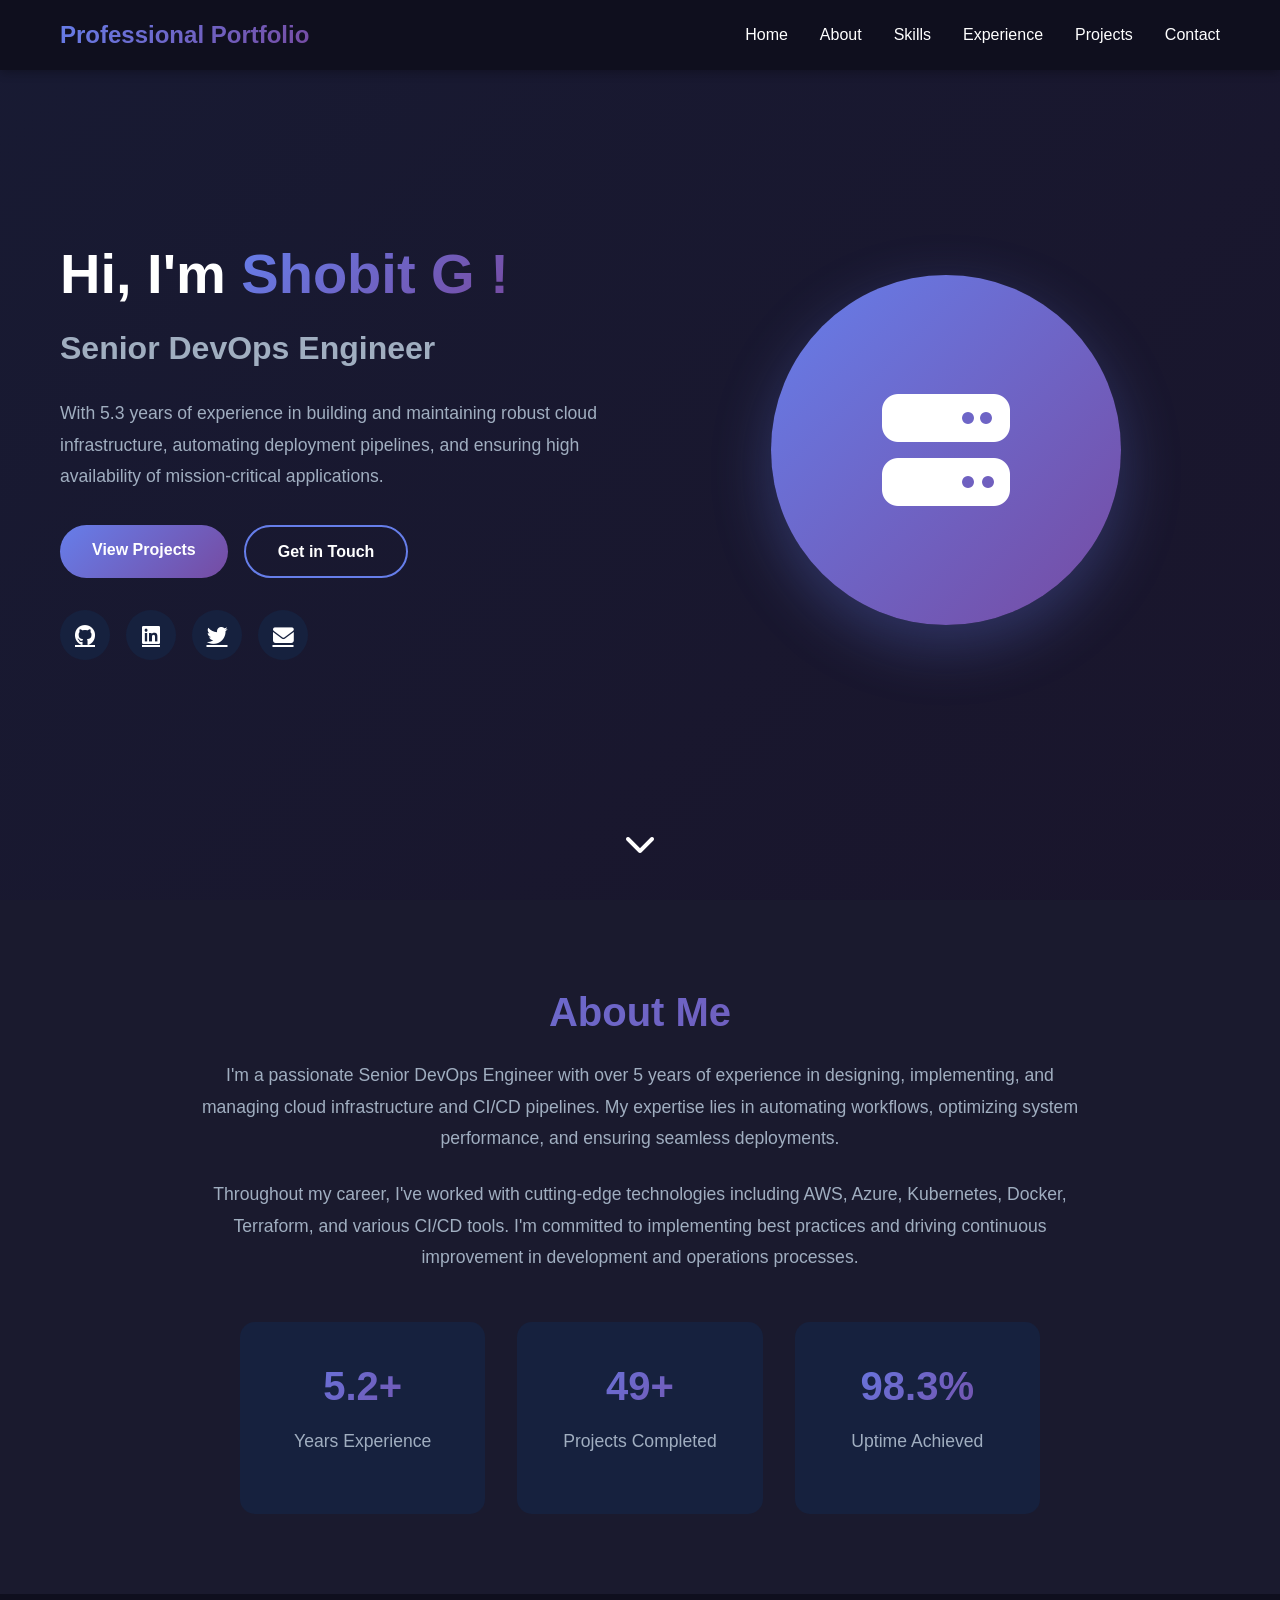
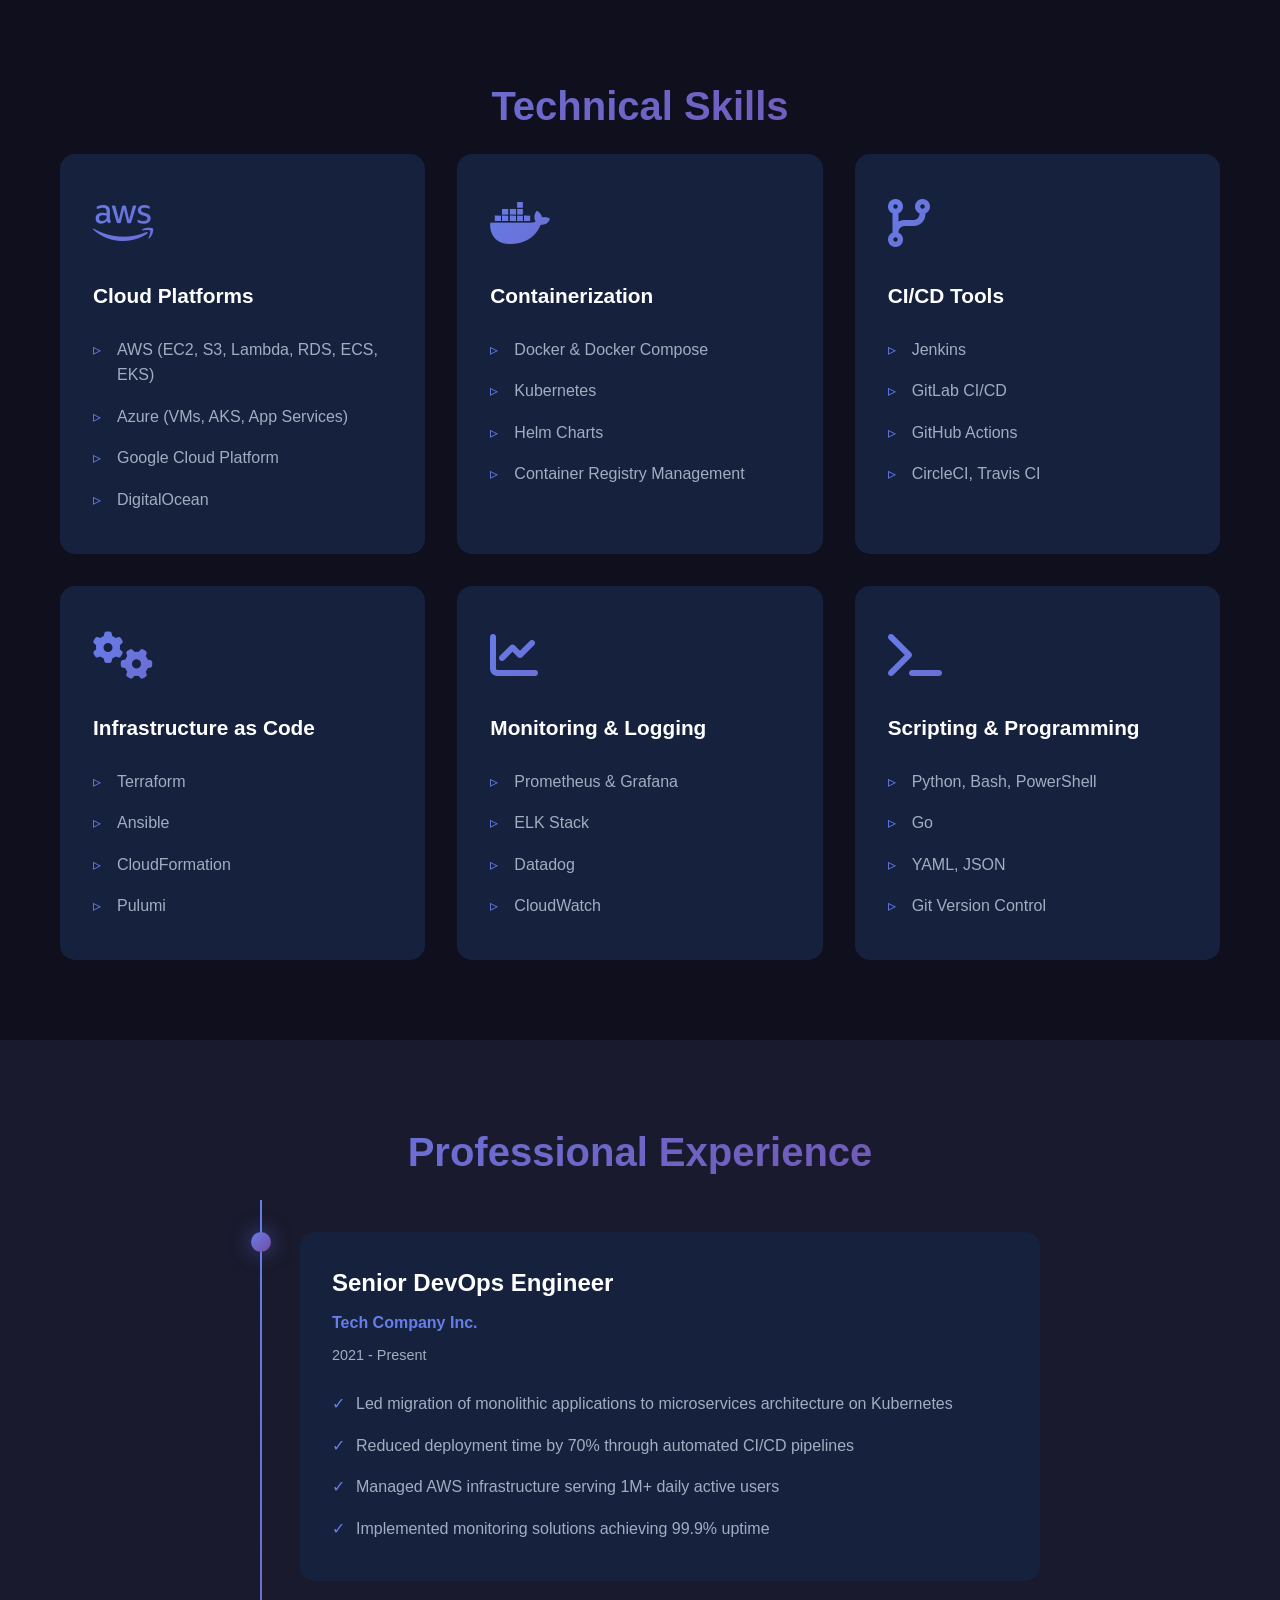
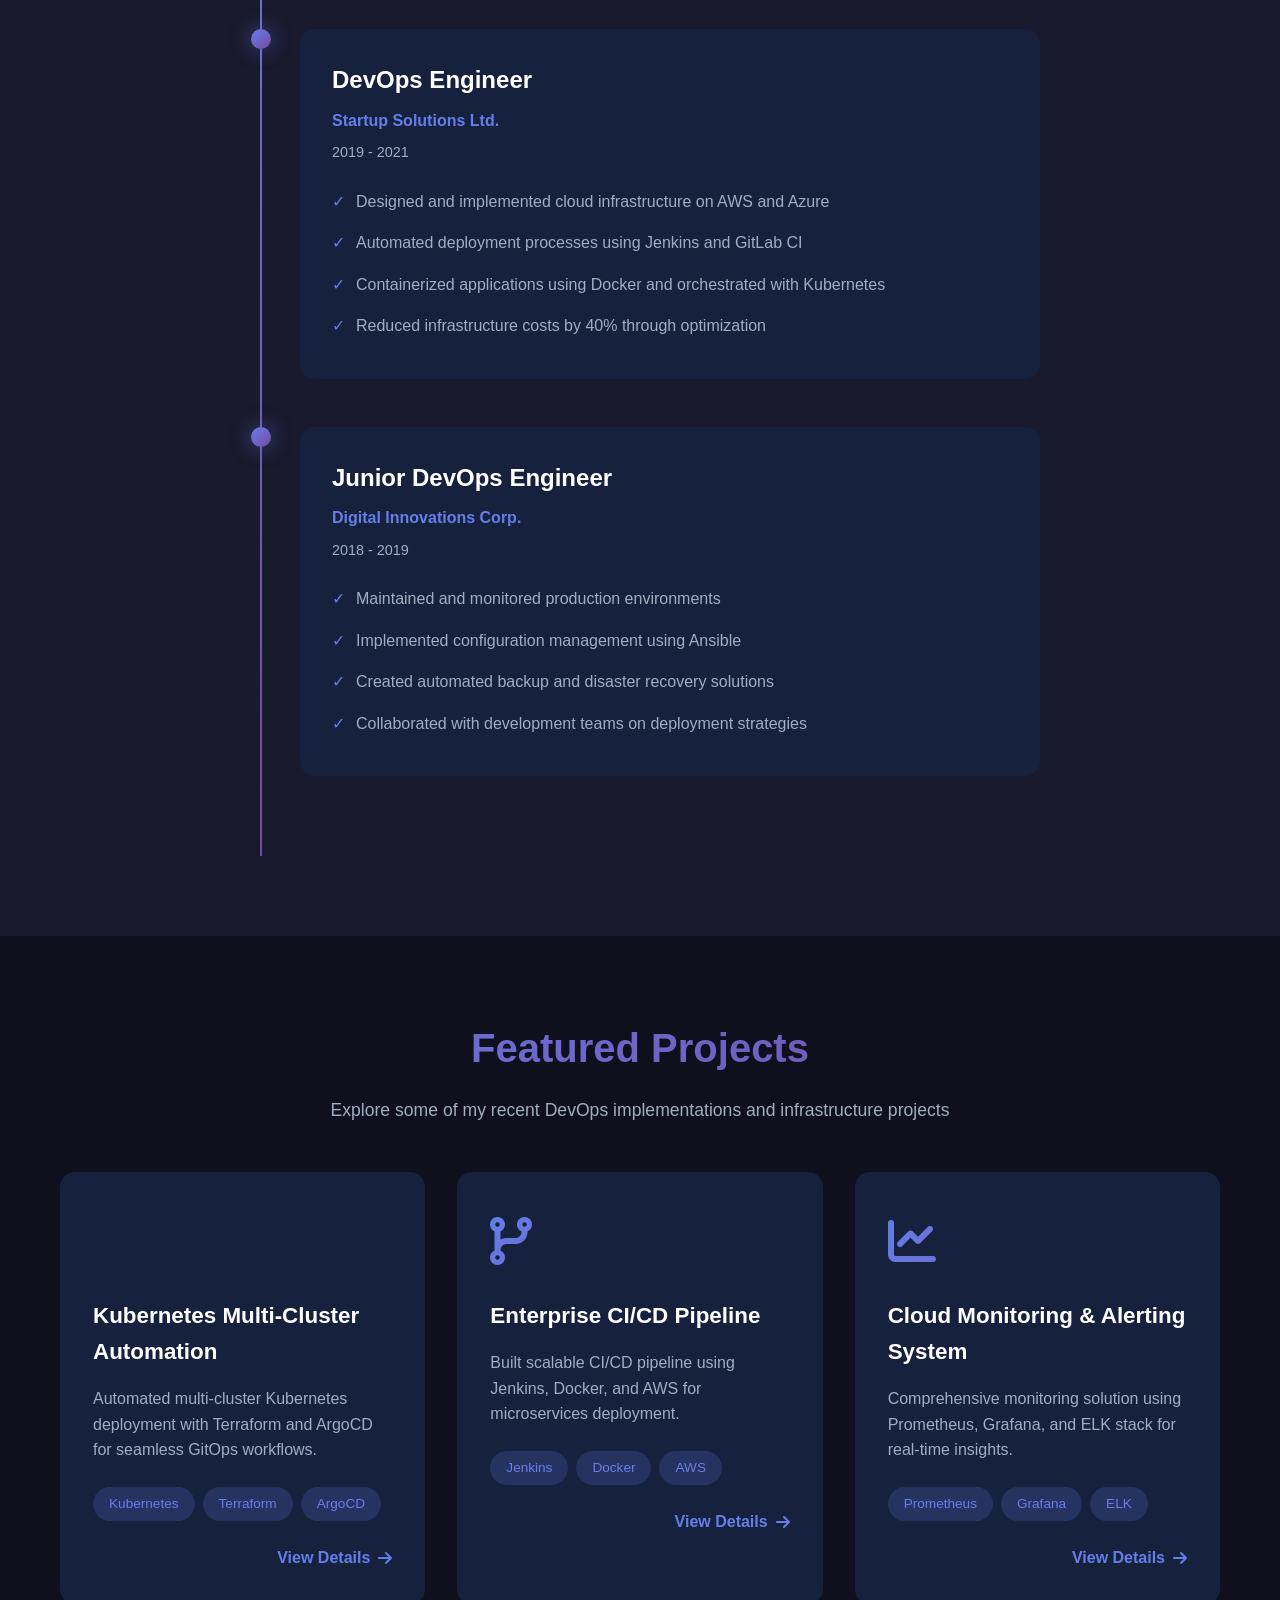
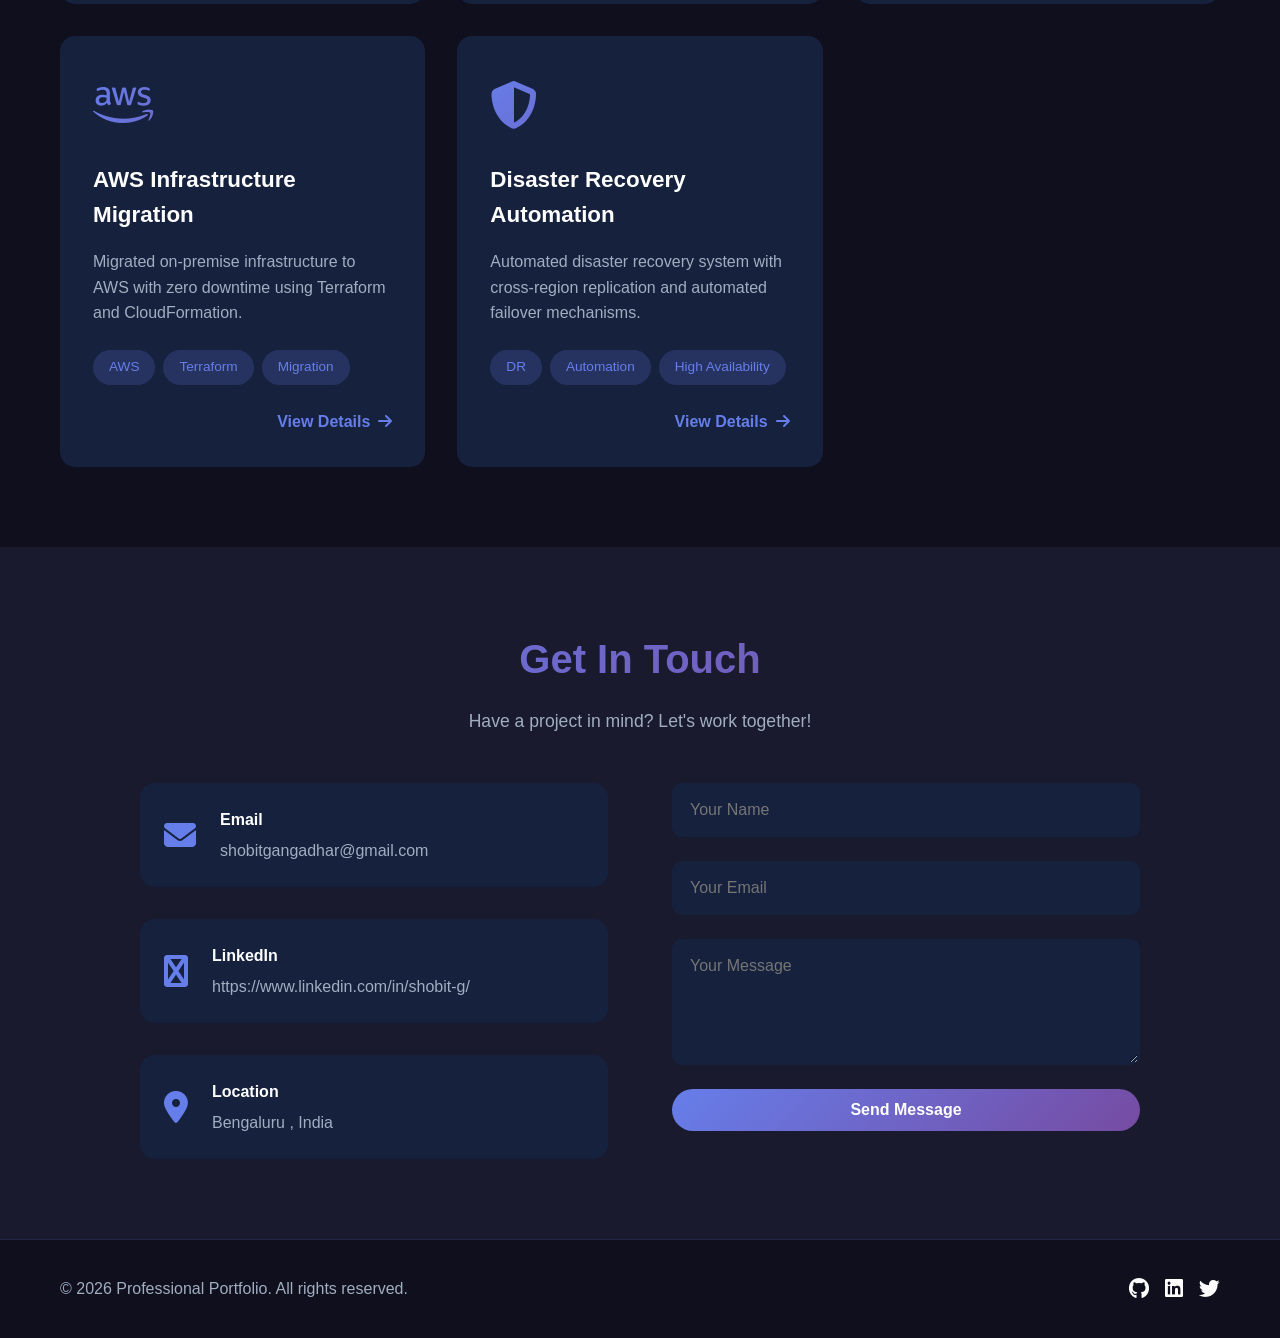
==== commit 07873e22: "Update index.html" ====
--- a/index.html
+++ b/index.html
@@ -331,10 +331,10 @@
                         </div>
                     </div>
                     <div class="contact-item">
-                        <i class="fas fa-phone"></i>
+                        <i class="fas fa-linkedin"></i>
                         <div>
-                            <h4>Phone</h4>
-                            <p>+1 (555) 123-4567</p>
+                            <h4>LinkedIn</h4>
+                            <p>https://www.linkedin.com/in/shobit-g/</p>
                         </div>
                     </div>
                     <div class="contact-item">
